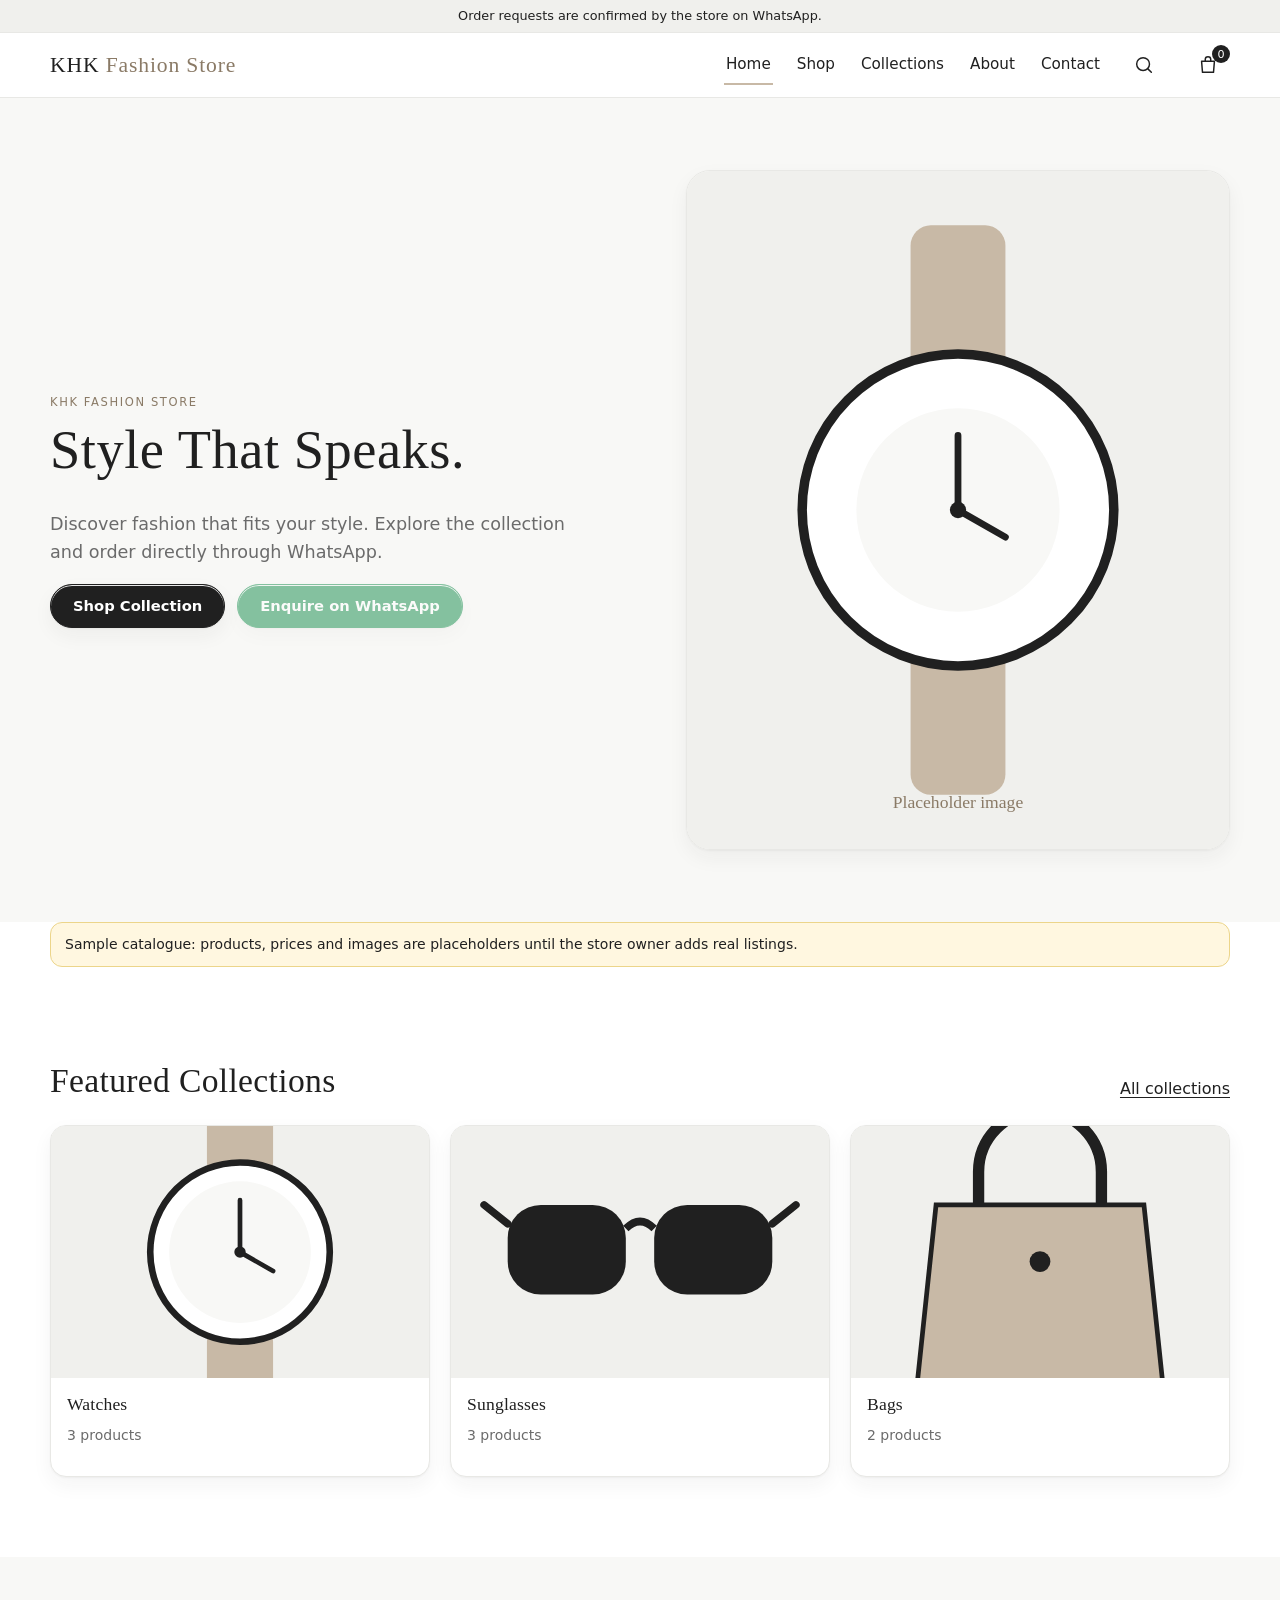
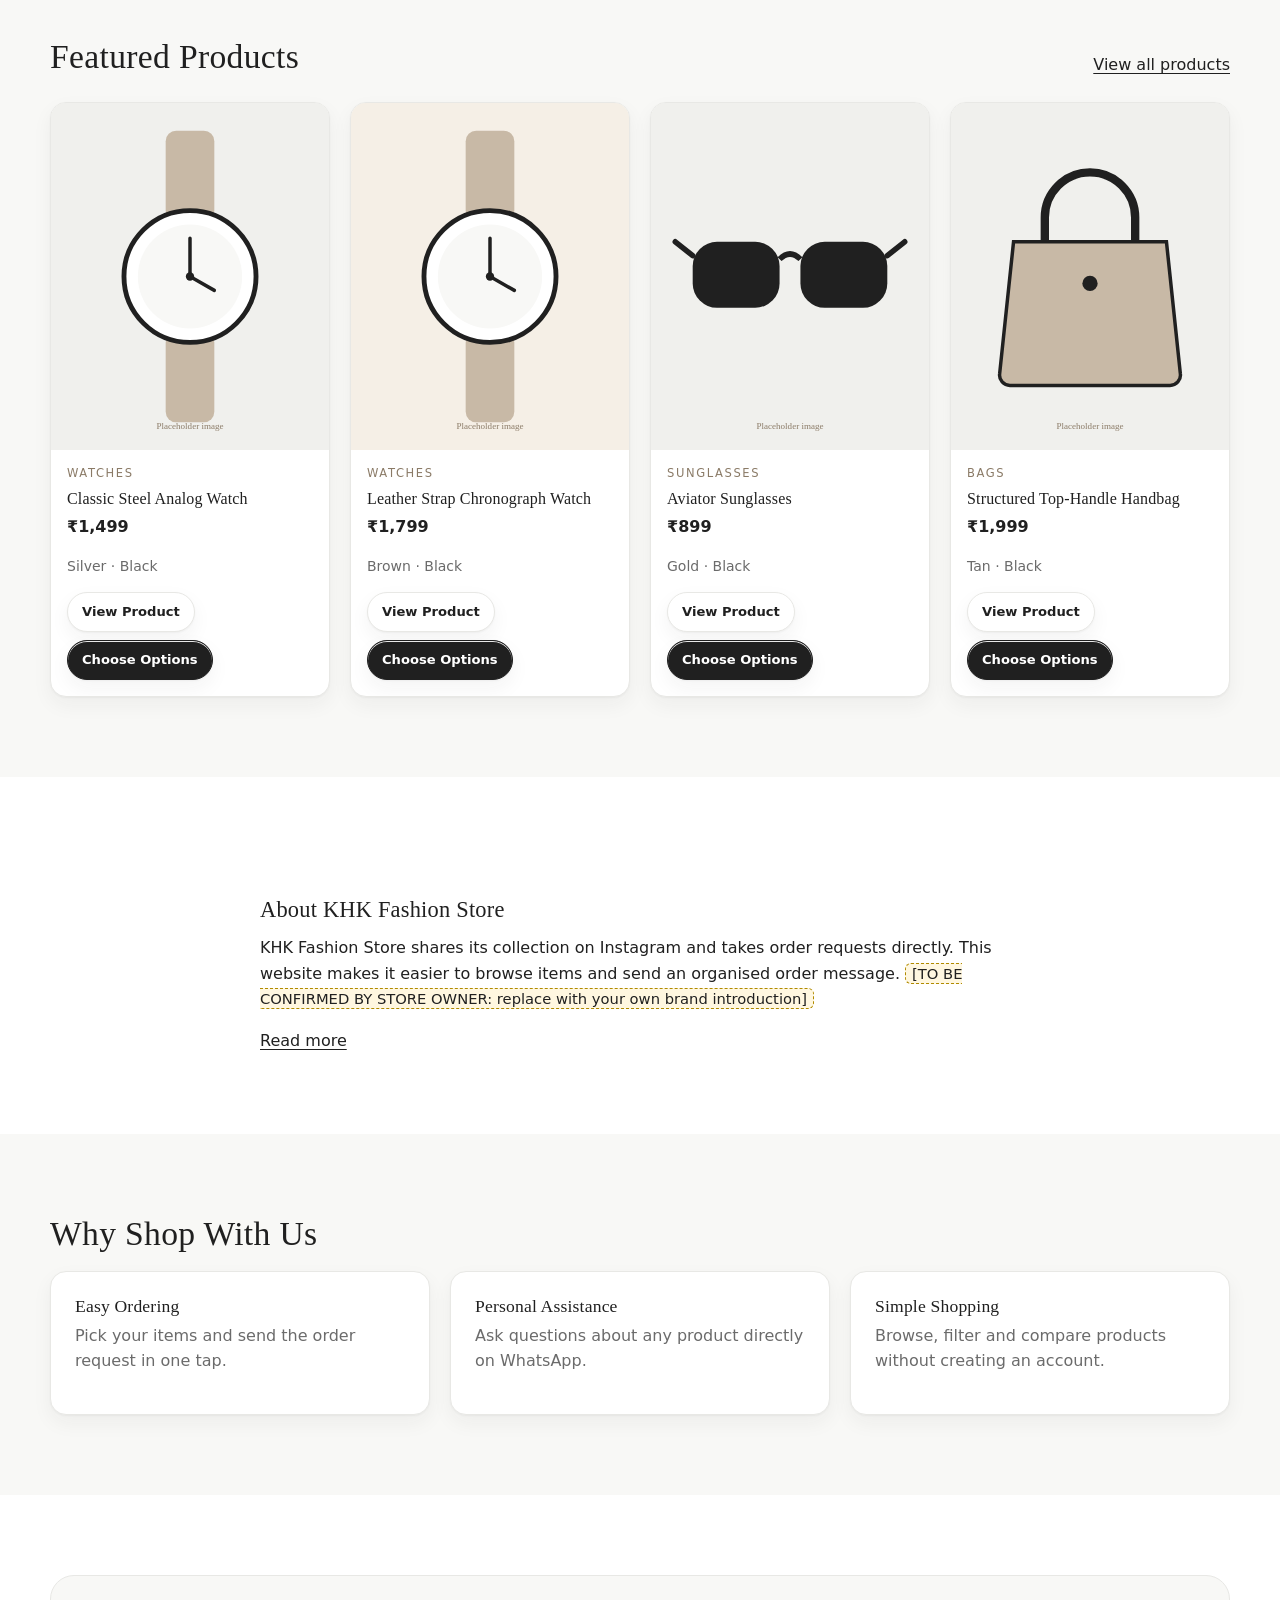
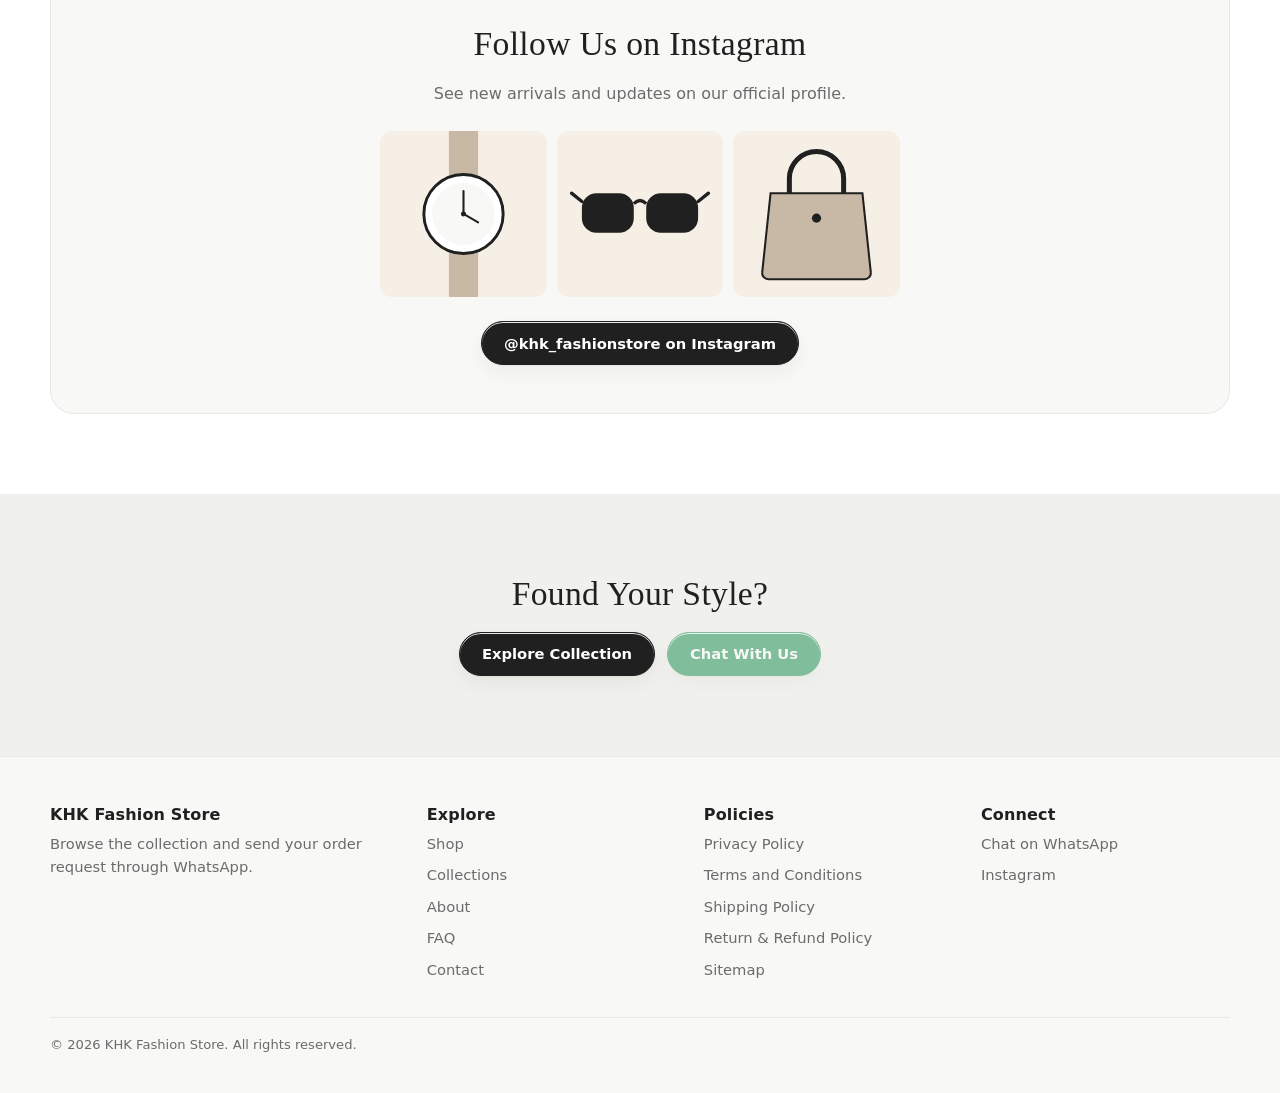
==== index.html @ b74c6ed6 "Add KHK Fashion Store HTML site" ====
<!DOCTYPE html><html lang="en-IN"><head><meta charset="utf-8"><meta name="viewport" content="width=device-width, initial-scale=1"><title>KHK Fashion Store | Explore the Latest Fashion Collection</title><meta name="description" content="Explore the KHK Fashion Store collection, discover your style, and enquire or order conveniently through WhatsApp."><meta name="robots" content="index, follow"><meta name="theme-color" content="#ffffff"><link rel="canonical" href="https://www.example.com/"><meta property="og:type" content="website"><meta property="og:site_name" content="KHK Fashion Store"><meta property="og:title" content="KHK Fashion Store | Explore the Latest Fashion Collection"><meta property="og:description" content="Explore the KHK Fashion Store collection, discover your style, and enquire or order conveniently through WhatsApp."><meta property="og:url" content="https://www.example.com/"><meta property="og:image" content="https://www.example.com/assets/images/og-placeholder.svg"><meta name="twitter:card" content="summary_large_image"><link rel="icon" href="assets/images/watch-1.svg" type="image/svg+xml"><link rel="stylesheet" href="css/styles.css"><link rel="stylesheet" href="css/responsive.css"><script type="application/ld+json">{"@context": "https://schema.org", "@type": "Organization", "name": "KHK Fashion Store", "url": "https://www.example.com/", "sameAs": ["https://www.instagram.com/khk_fashionstore/"]}</script><script type="application/ld+json">{"@context": "https://schema.org", "@type": "WebSite", "name": "KHK Fashion Store", "url": "https://www.example.com/"}</script></head><body data-page=""><a class="skip" href="#main">Skip to content</a><div class="announce"><p id="announce-text">Order requests are confirmed by the store on WhatsApp.</p></div><header class="site-header"><div class="container header-in"><a class="wordmark" href="index.html" aria-label="KHK Fashion Store home">KHK <span>Fashion Store</span></a><nav id="site-nav" class="nav" aria-label="Main"><a href="index.html" aria-current="page">Home</a><a href="shop.html">Shop</a><a href="collections.html">Collections</a><a href="about.html">About</a><a href="contact.html">Contact</a></nav><a class="icon-btn" href="shop.html?focus=search" aria-label="Search products"><svg viewBox="0 0 24 24" aria-hidden="true" focusable="false"><circle cx="11" cy="11" r="7"/><path d="M20 20l-3.5-3.5"/></svg></a><a class="icon-btn" href="cart.html" aria-label="Shopping bag"><svg viewBox="0 0 24 24" aria-hidden="true" focusable="false"><path d="M5 8h14l-1 12H6z"/><path d="M9 8V6a3 3 0 0 1 6 0v2"/></svg><span class="badge" data-cart-count hidden>0</span></a><button id="menu-toggle" class="icon-btn" type="button" aria-expanded="false" aria-controls="site-nav" aria-label="Menu"><svg viewBox="0 0 24 24" aria-hidden="true" focusable="false"><path d="M4 7h16M4 12h16M4 17h16"/></svg></button></div></header><main id="main"><section class="hero"><div class="container hero-in"><div><p class="eyebrow">KHK Fashion Store</p><h1>Style That Speaks.</h1><p class="lead">Discover fashion that fits your style. Explore the collection and order directly through WhatsApp.</p><div class="btn-row"><a class="btn" href="shop.html">Shop Collection</a><a class="btn btn-wa" href="#" data-wa-chat>Enquire on WhatsApp</a></div></div><div class="hero-img"><img src="assets/images/hero-placeholder.svg" alt="Placeholder campaign image for the KHK Fashion Store collection" width="800" height="1000" fetchpriority="high"></div></div></section><p id="sample-note" class="notice small container" hidden>Sample catalogue: products, prices and images are placeholders until the store owner adds real listings.</p><section class="section" aria-labelledby="h-col"><div class="container"><div class="section-head"><h2 id="h-col">Featured Collections</h2><a class="link" href="collections.html">All collections</a></div><div class="grid-3"><a class="card cat-card" href="shop.html?category=watches"><div class="card-media"><img src="assets/images/watch-1.svg" alt="" width="800" height="1000" loading="lazy"></div><div class="card-body"><h3>Watches</h3><p class="muted small" data-count-cat="watches"></p></div></a><a class="card cat-card" href="shop.html?category=sunglasses"><div class="card-media"><img src="assets/images/sunglasses-1.svg" alt="" width="800" height="1000" loading="lazy"></div><div class="card-body"><h3>Sunglasses</h3><p class="muted small" data-count-cat="sunglasses"></p></div></a><a class="card cat-card" href="shop.html?category=bags"><div class="card-media"><img src="assets/images/bag-1.svg" alt="" width="800" height="1000" loading="lazy"></div><div class="card-body"><h3>Bags</h3><p class="muted small" data-count-cat="bags"></p></div></a></div></div></section><section class="section alt" aria-labelledby="h-feat"><div class="container"><div class="section-head"><h2 id="h-feat">Featured Products</h2><a class="link" href="shop.html">View all products</a></div><div class="grid" id="featured-grid"></div><noscript><p>Please enable JavaScript to see products, or <a href="shop.html">visit the shop</a>.</p></noscript></div></section><section class="section" aria-labelledby="h-intro"><div class="container prose"><h2 id="h-intro">About KHK Fashion Store</h2><p>KHK Fashion Store shares its collection on Instagram and takes order requests directly. This website makes it easier to browse items and send an organised order message. <span class="todo">[TO BE CONFIRMED BY STORE OWNER: replace with your own brand introduction]</span></p><a class="link" href="about.html">Read more</a></div></section><section class="section alt" aria-labelledby="h-why"><div class="container"><h2 id="h-why">Why Shop With Us</h2><div class="grid-3"><div class="card feature"><h3>Easy Ordering</h3><p class="muted">Pick your items and send the order request in one tap.</p></div><div class="card feature"><h3>Personal Assistance</h3><p class="muted">Ask questions about any product directly on WhatsApp.</p></div><div class="card feature"><h3>Simple Shopping</h3><p class="muted">Browse, filter and compare products without creating an account.</p></div></div></div></section><section class="section" aria-labelledby="h-ig"><div class="container"><div class="ig"><h2 id="h-ig">Follow Us on Instagram</h2><p class="muted">See new arrivals and updates on our official profile.</p><div class="ig-grid"><img src="assets/images/watch-2.svg" alt="" width="800" height="1000" loading="lazy"><img src="assets/images/sunglasses-2.svg" alt="" width="800" height="1000" loading="lazy"><img src="assets/images/bag-2.svg" alt="" width="800" height="1000" loading="lazy"></div><a class="btn" href="https://www.instagram.com/khk_fashionstore/" target="_blank" rel="noopener noreferrer">@khk_fashionstore on Instagram</a></div></div></section><section class="section cta"><div class="container"><h2>Found Your Style?</h2><div class="btn-row" style="justify-content:center"><a class="btn" href="shop.html">Explore Collection</a><a class="btn btn-wa" href="#" data-wa-chat>Chat With Us</a></div></div></section></main><footer class="site-footer"><div class="container"><div class="foot-grid"><div><h2>KHK Fashion Store</h2><p class="muted">Browse the collection and send your order request through WhatsApp.</p></div><nav aria-label="Footer"><h2>Explore</h2><ul><li><a href="shop.html">Shop</a></li><li><a href="collections.html">Collections</a></li><li><a href="about.html">About</a></li><li><a href="faq.html">FAQ</a></li><li><a href="contact.html">Contact</a></li></ul></nav><nav aria-label="Policies"><h2>Policies</h2><ul><li><a href="privacy-policy.html">Privacy Policy</a></li><li><a href="terms-and-conditions.html">Terms and Conditions</a></li><li><a href="shipping-policy.html">Shipping Policy</a></li><li><a href="return-refund-policy.html">Return &amp; Refund Policy</a></li><li><a href="sitemap.xml">Sitemap</a></li></ul></nav><div><h2>Connect</h2><ul><li><a href="#" data-wa-chat>Chat on WhatsApp</a></li><li><a href="https://www.instagram.com/khk_fashionstore/" target="_blank" rel="noopener noreferrer">Instagram</a></li></ul></div></div><p class="copy">&copy; <span data-year>2026</span> KHK Fashion Store. All rights reserved.</p></div></footer><script src="js/config.js" defer></script><script src="js/products.js" defer></script><script src="js/app.js" defer></script><script src="js/cart.js" defer></script><script src="js/whatsapp.js" defer></script></body></html>
---- css/styles.css ----
:root{--bg:#fff;--bg2:#F8F8F6;--surface:#F0F0ED;--text:#202020;--muted:#6b6b6b;--border:#E8E8E5;--accent:#C8B9A6;--accent-d:#8a7a66;--wa:#25D366;--wa-d:#128C4A;--r:16px;--shadow:0 1px 2px rgba(32,32,32,.04),0 8px 20px rgba(32,32,32,.05),inset 0 1px 0 rgba(255,255,255,.9);--head:Georgia,"Times New Roman",serif;--body:system-ui,-apple-system,"Segoe UI",Roboto,Arial,sans-serif}
*{box-sizing:border-box}
html{scroll-behavior:smooth}
body{margin:0;font-family:var(--body);color:var(--text);background:var(--bg);line-height:1.6;-webkit-font-smoothing:antialiased}
img{max-width:100%;height:auto;display:block}
h1,h2,h3{font-family:var(--head);font-weight:500;line-height:1.2;margin:0 0 .5em;letter-spacing:.01em}
h1{font-size:clamp(2rem,5vw,3.4rem)}h2{font-size:clamp(1.5rem,3vw,2.1rem)}h3{font-size:1.1rem}
p{margin:0 0 1em}a{color:inherit}
.container{width:min(1180px,100% - 32px);margin-inline:auto}
.muted{color:var(--muted)}.small{font-size:.875rem}
:focus-visible{outline:3px solid #6b5a43;outline-offset:2px;border-radius:6px}
.skip{position:absolute;left:-999px;top:0;background:#202020;color:#fff;padding:10px 14px;z-index:100}.skip:focus{left:8px;top:8px}
.announce{background:var(--surface);border-bottom:1px solid var(--border);text-align:center;font-size:.8rem;padding:6px 12px}.announce p{margin:0}
.site-header{position:sticky;top:0;z-index:50;background:rgba(255,255,255,.96);border-bottom:1px solid var(--border);backdrop-filter:blur(6px)}
.header-in{display:flex;align-items:center;gap:20px;min-height:64px}
.wordmark{font-family:var(--head);font-size:1.35rem;text-decoration:none;letter-spacing:.04em;margin-right:auto}
.wordmark span{color:var(--accent-d)}
.nav{display:flex;gap:22px}.nav a{text-decoration:none;font-size:.95rem;padding:6px 2px;border-bottom:2px solid transparent}.nav a:hover,.nav a[aria-current=page]{border-color:var(--accent)}
.icon-btn{display:inline-flex;align-items:center;justify-content:center;width:44px;height:44px;border-radius:50%;border:0;background:none;cursor:pointer;position:relative;color:inherit}
.icon-btn:hover{background:var(--surface)}
.icon-btn svg{width:22px;height:22px;stroke:currentColor;fill:none;stroke-width:1.6;stroke-linecap:round;stroke-linejoin:round}
.badge{position:absolute;top:2px;right:0;background:var(--text);color:#fff;font-size:.7rem;min-width:18px;height:18px;border-radius:9px;display:grid;place-items:center;padding:0 4px}
#menu-toggle{display:none}
.btn{display:inline-flex;align-items:center;justify-content:center;gap:8px;min-height:44px;padding:0 22px;border-radius:999px;border:1px solid var(--text);background:var(--text);color:#fff;font:600 .92rem var(--body);text-decoration:none;cursor:pointer;transition:transform .15s,box-shadow .15s,background .15s;box-shadow:var(--shadow)}
.btn:hover{transform:translateY(-1px)}.btn:disabled,.btn[aria-disabled=true]{opacity:.5;cursor:not-allowed;transform:none}
.btn-ghost{background:#fff;color:var(--text);border-color:var(--border)}.btn-ghost:hover{background:var(--bg2)}
.btn-wa{background:var(--wa-d);border-color:var(--wa-d);color:#fff}.btn-wa:hover{background:#0e7a40}
.btn-sm{min-height:40px;padding:0 14px;font-size:.82rem}
.link{text-decoration:underline;text-underline-offset:3px}.link-btn{background:none;border:0;padding:4px 0;color:var(--muted);text-decoration:underline;cursor:pointer;font:inherit;font-size:.85rem}
.section{padding:clamp(40px,7vw,80px) 0}.section.alt{background:var(--bg2)}
.section-head{display:flex;justify-content:space-between;align-items:end;gap:12px;margin-bottom:24px;flex-wrap:wrap}.section-head h2{margin:0}
.eyebrow{text-transform:uppercase;letter-spacing:.14em;font-size:.72rem;color:var(--accent-d);margin-bottom:6px}
.hero{background:var(--bg2);padding:clamp(32px,6vw,72px) 0}
.hero-in{display:grid;grid-template-columns:1.05fr 1fr;gap:clamp(24px,5vw,64px);align-items:center}
.hero p.lead{font-size:1.1rem;color:var(--muted);max-width:46ch}.btn-row{display:flex;gap:12px;flex-wrap:wrap}
.hero-img{border-radius:24px;overflow:hidden;box-shadow:var(--shadow);border:1px solid var(--border)}
.card{background:#fff;border:1px solid var(--border);border-radius:var(--r);box-shadow:var(--shadow)}
.grid{display:grid;grid-template-columns:repeat(4,1fr);gap:20px}
.grid-3{display:grid;grid-template-columns:repeat(3,1fr);gap:20px}
.product-card{overflow:hidden;display:flex;flex-direction:column;transition:transform .2s}.product-card:hover{transform:translateY(-3px)}
.card-media{display:block;background:var(--surface);aspect-ratio:4/5}.card-media img{width:100%;height:100%;object-fit:cover}
.card-body{padding:14px 16px 16px;display:flex;flex-direction:column;flex:1}.card-title{margin:0 0 6px;font-size:1rem}.card-title a{text-decoration:none}
.card-actions{display:flex;gap:8px;margin-top:auto;flex-wrap:wrap}.price{font-weight:600}.price-old{color:var(--muted);font-weight:400}
.cat-card{display:block;text-decoration:none;overflow:hidden}.cat-card .card-media{aspect-ratio:3/2}.cat-card .card-body{padding:16px}
.feature{padding:24px}.feature h3{margin-bottom:6px}
.ig{background:var(--bg2);border-radius:24px;padding:clamp(24px,5vw,48px);text-align:center;border:1px solid var(--border)}
.ig-grid{display:grid;grid-template-columns:repeat(3,1fr);gap:10px;margin:24px auto;max-width:520px}.ig-grid img{border-radius:12px;aspect-ratio:1;object-fit:cover;width:100%}
.cta{background:var(--surface);text-align:center}
.site-footer{background:var(--bg2);border-top:1px solid var(--border);padding:48px 0 24px;font-size:.92rem}
.foot-grid{display:grid;grid-template-columns:1.4fr 1fr 1fr 1fr;gap:28px}.site-footer h2{font-size:1rem;font-family:var(--body);font-weight:600}
.site-footer ul{list-style:none;margin:0;padding:0}.site-footer li{margin-bottom:8px}.site-footer a{text-decoration:none;color:var(--muted)}.site-footer a:hover{color:var(--text);text-decoration:underline}
.copy{border-top:1px solid var(--border);margin-top:28px;padding-top:16px;color:var(--muted);font-size:.82rem}
.crumbs{display:flex;gap:8px;flex-wrap:wrap;font-size:.85rem;color:var(--muted);padding:16px 0}.crumbs a{text-decoration:none}.crumbs a:hover{text-decoration:underline}
.page-head{padding:clamp(28px,5vw,56px) 0 12px}
.prose{max-width:760px}.prose h2{margin-top:1.8em;font-size:1.4rem}.prose ul{padding-left:1.2em}
.todo{background:#FFF7E0;border:1px dashed #b08a00;border-radius:6px;padding:1px 6px;font-size:.92em}
.notice{background:#FFF7E0;border:1px solid #ecd58a;border-radius:12px;padding:10px 14px}
.warn{color:#9b1c1c;font-weight:600;font-size:.9rem}
.shop-layout{display:grid;grid-template-columns:240px 1fr;gap:28px;align-items:start}
.filters{padding:18px;position:sticky;top:84px}#filter-toggle{display:none}
label.f,.field label{display:block;font-weight:600;font-size:.85rem;margin:12px 0 4px}
input[type=text],input[type=search],input[type=tel],select,textarea{width:100%;min-height:44px;padding:10px 12px;border:1px solid #bdbdb8;border-radius:12px;font:inherit;background:#fff;color:var(--text)}
textarea{min-height:120px;resize:vertical}
input[aria-invalid=true],textarea[aria-invalid=true]{border-color:#9b1c1c}
.err{color:#9b1c1c;font-size:.82rem;min-height:1.2em;margin:4px 0 0}
.empty{text-align:center;padding:60px 16px}
.result-bar{display:flex;justify-content:space-between;align-items:center;margin-bottom:16px}
.pd{display:grid;grid-template-columns:1fr 1fr;gap:clamp(24px,5vw,56px);padding-bottom:40px}
.pd-main{overflow:hidden;aspect-ratio:4/5}.pd-main img{width:100%;height:100%;object-fit:cover}
.pd-thumbs{display:flex;gap:10px;margin-top:12px}.thumb{width:72px;border:2px solid var(--border);border-radius:10px;padding:0;overflow:hidden;cursor:pointer;background:var(--surface)}.thumb.active{border-color:var(--text)}
.pd-price{font-size:1.5rem;font-weight:600}
.specs{display:grid;gap:8px;margin:16px 0}.specs div{display:flex;gap:12px}.specs dt{font-weight:600;min-width:80px}.specs dd{margin:0;color:var(--muted)}
fieldset.opt,div.opt{border:0;padding:0;margin:16px 0}legend,.label{font-weight:600;font-size:.9rem;margin-bottom:8px;padding:0}
.chip{display:inline-block;margin:0 8px 8px 0}.chip input{position:absolute;opacity:0}.chip span{display:inline-block;padding:8px 16px;border:1px solid #bdbdb8;border-radius:999px;cursor:pointer;min-height:40px}
.chip input:checked+span{background:var(--text);color:#fff;border-color:var(--text)}.chip input:focus-visible+span{outline:3px solid #6b5a43;outline-offset:2px}
.qty{display:inline-flex;align-items:center;border:1px solid #bdbdb8;border-radius:999px}.qty button{width:44px;height:44px;border:0;background:none;font-size:1.2rem;cursor:pointer;border-radius:50%}.qty span{min-width:32px;text-align:center}
.pd-actions{display:flex;gap:10px;flex-wrap:wrap;margin:20px 0}
.cart-wrap{display:grid;grid-template-columns:1fr 340px;gap:28px;align-items:start}
#cart-root{display:grid;grid-template-columns:1fr 340px;gap:28px;align-items:start}#cart-root>.empty{grid-column:1/-1}
.cart-list{list-style:none;margin:0;padding:0}.cart-row{display:grid;grid-template-columns:96px 1fr auto auto;gap:16px;align-items:center;padding:16px 0;border-bottom:1px solid var(--border)}
.cart-row img{border-radius:10px;width:96px;height:120px;object-fit:cover}.cart-info h3{margin:0 0 4px}.line-total{font-weight:600;margin:0;min-width:70px;text-align:right}
.cart-summary{padding:20px;display:flex;flex-direction:column;gap:12px}.sum-row{display:flex;justify-content:space-between;margin:0}
.contact-grid{display:grid;grid-template-columns:1fr 1fr;gap:32px}.form-card{padding:24px}
.check{display:flex;gap:10px;align-items:flex-start;font-size:.9rem;margin:14px 0 4px}.check input{width:20px;height:20px;margin-top:2px}
details{border:1px solid var(--border);border-radius:12px;padding:14px 18px;margin-bottom:10px;background:#fff}summary{cursor:pointer;font-weight:600}
.toast{position:fixed;left:50%;bottom:24px;transform:translate(-50%,20px);background:#202020;color:#fff;padding:12px 20px;border-radius:999px;opacity:0;pointer-events:none;transition:.25s;z-index:200;font-size:.9rem}.toast.show{opacity:1;transform:translate(-50%,0)}
@media (prefers-reduced-motion:reduce){*{transition:none!important;scroll-behavior:auto!important}}
---- css/responsive.css ----
@media (max-width:960px){
.grid{grid-template-columns:repeat(3,1fr)}.foot-grid{grid-template-columns:1fr 1fr}
.pd,.hero-in,.contact-grid{grid-template-columns:1fr}
#cart-root{grid-template-columns:1fr}
}
@media (max-width:760px){
#menu-toggle{display:inline-flex}
.nav{display:none;position:absolute;top:100%;left:0;right:0;background:#fff;border-bottom:1px solid var(--border);flex-direction:column;gap:0;padding:8px 16px 16px}
.nav.open{display:flex}.nav a{padding:14px 4px;border-bottom:1px solid var(--border)}
.grid,.grid-3{grid-template-columns:repeat(2,1fr);gap:12px}
.shop-layout{grid-template-columns:1fr}.filters{position:static;display:none}.filters.open{display:block}
#filter-toggle{display:inline-flex;margin-bottom:12px}
.cart-row{grid-template-columns:72px 1fr;grid-template-areas:"i info" "i q"}
.cart-row>a{grid-area:i}.cart-row img{width:72px;height:90px}.cart-row .cart-info{grid-area:info}.cart-row .qty{grid-area:q;justify-self:start}.cart-row .line-total{display:none}
.ig-grid{grid-template-columns:repeat(3,1fr)}
}
@media (max-width:480px){
.grid,.grid-3{grid-template-columns:1fr 1fr}.card-actions .btn{flex:1}.foot-grid{grid-template-columns:1fr}
.hero-in{gap:20px}.btn-row .btn,.pd-actions .btn{flex:1 1 100%}
}
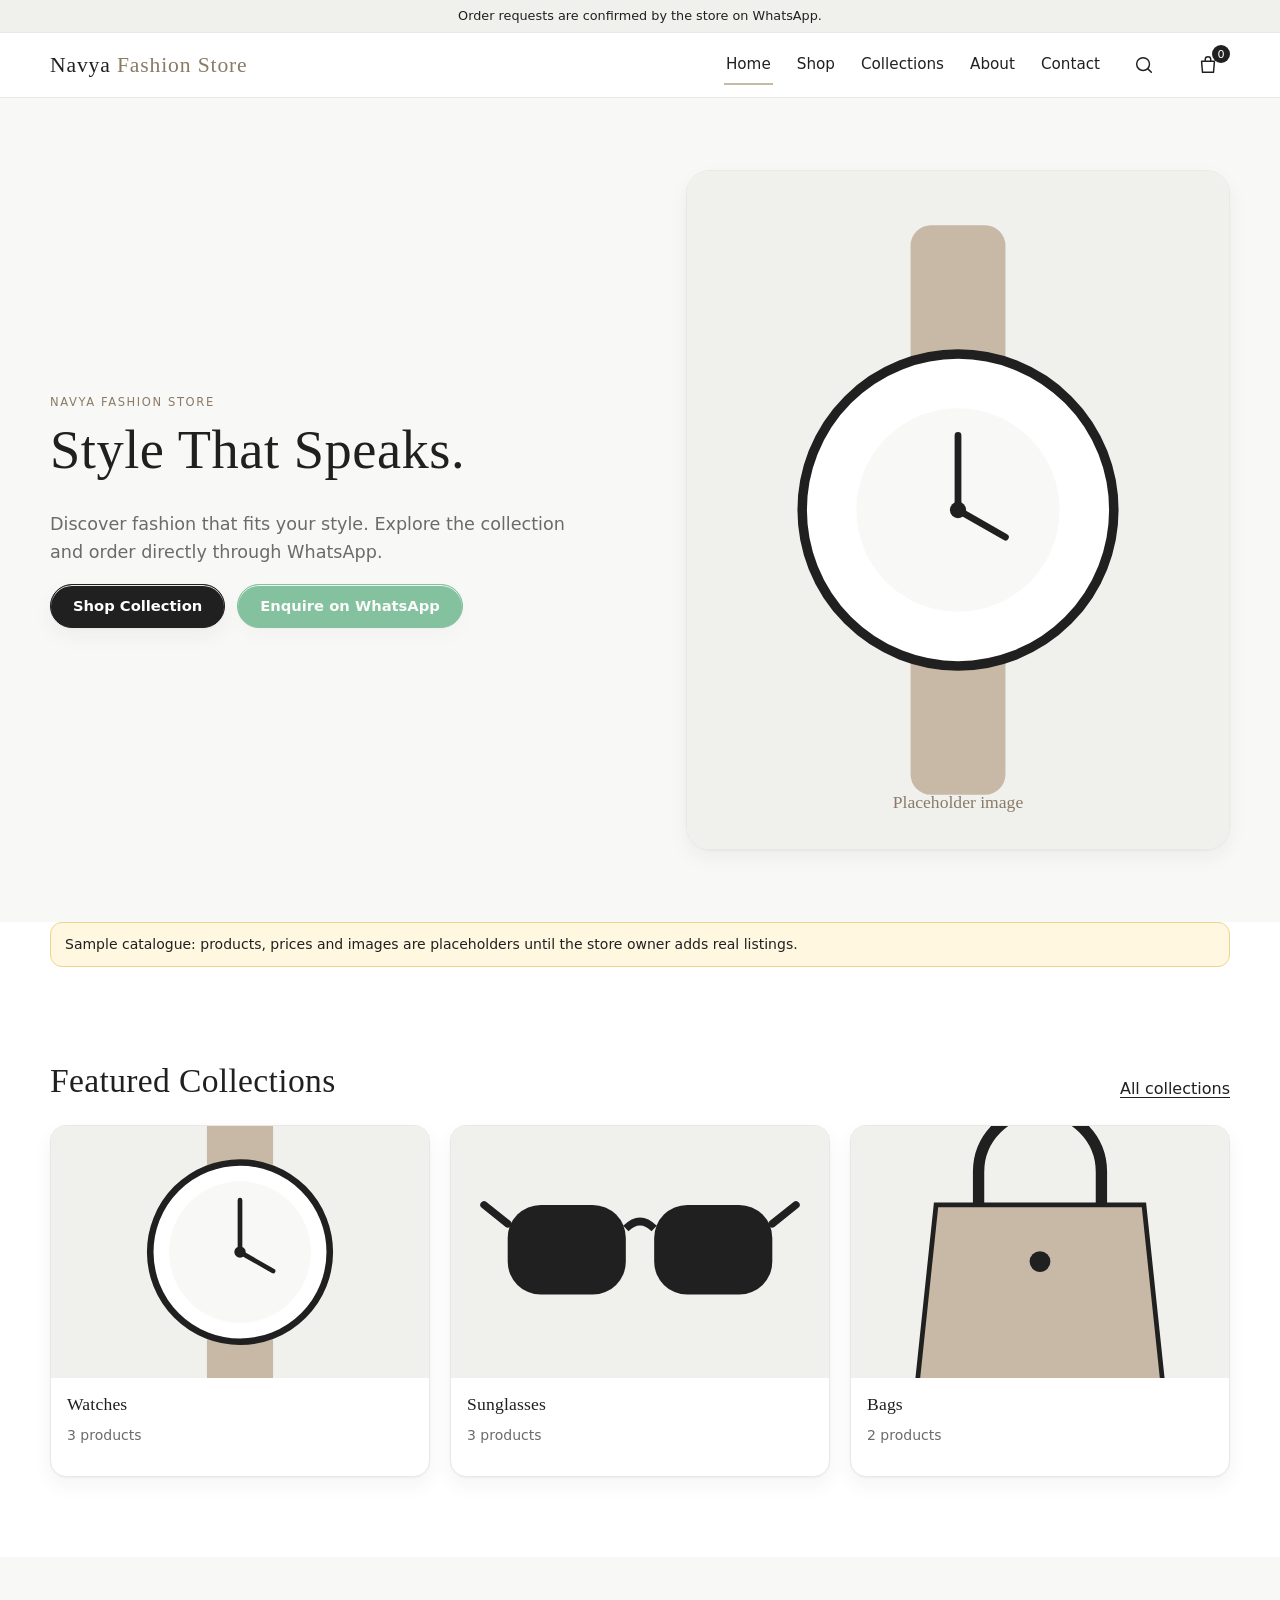
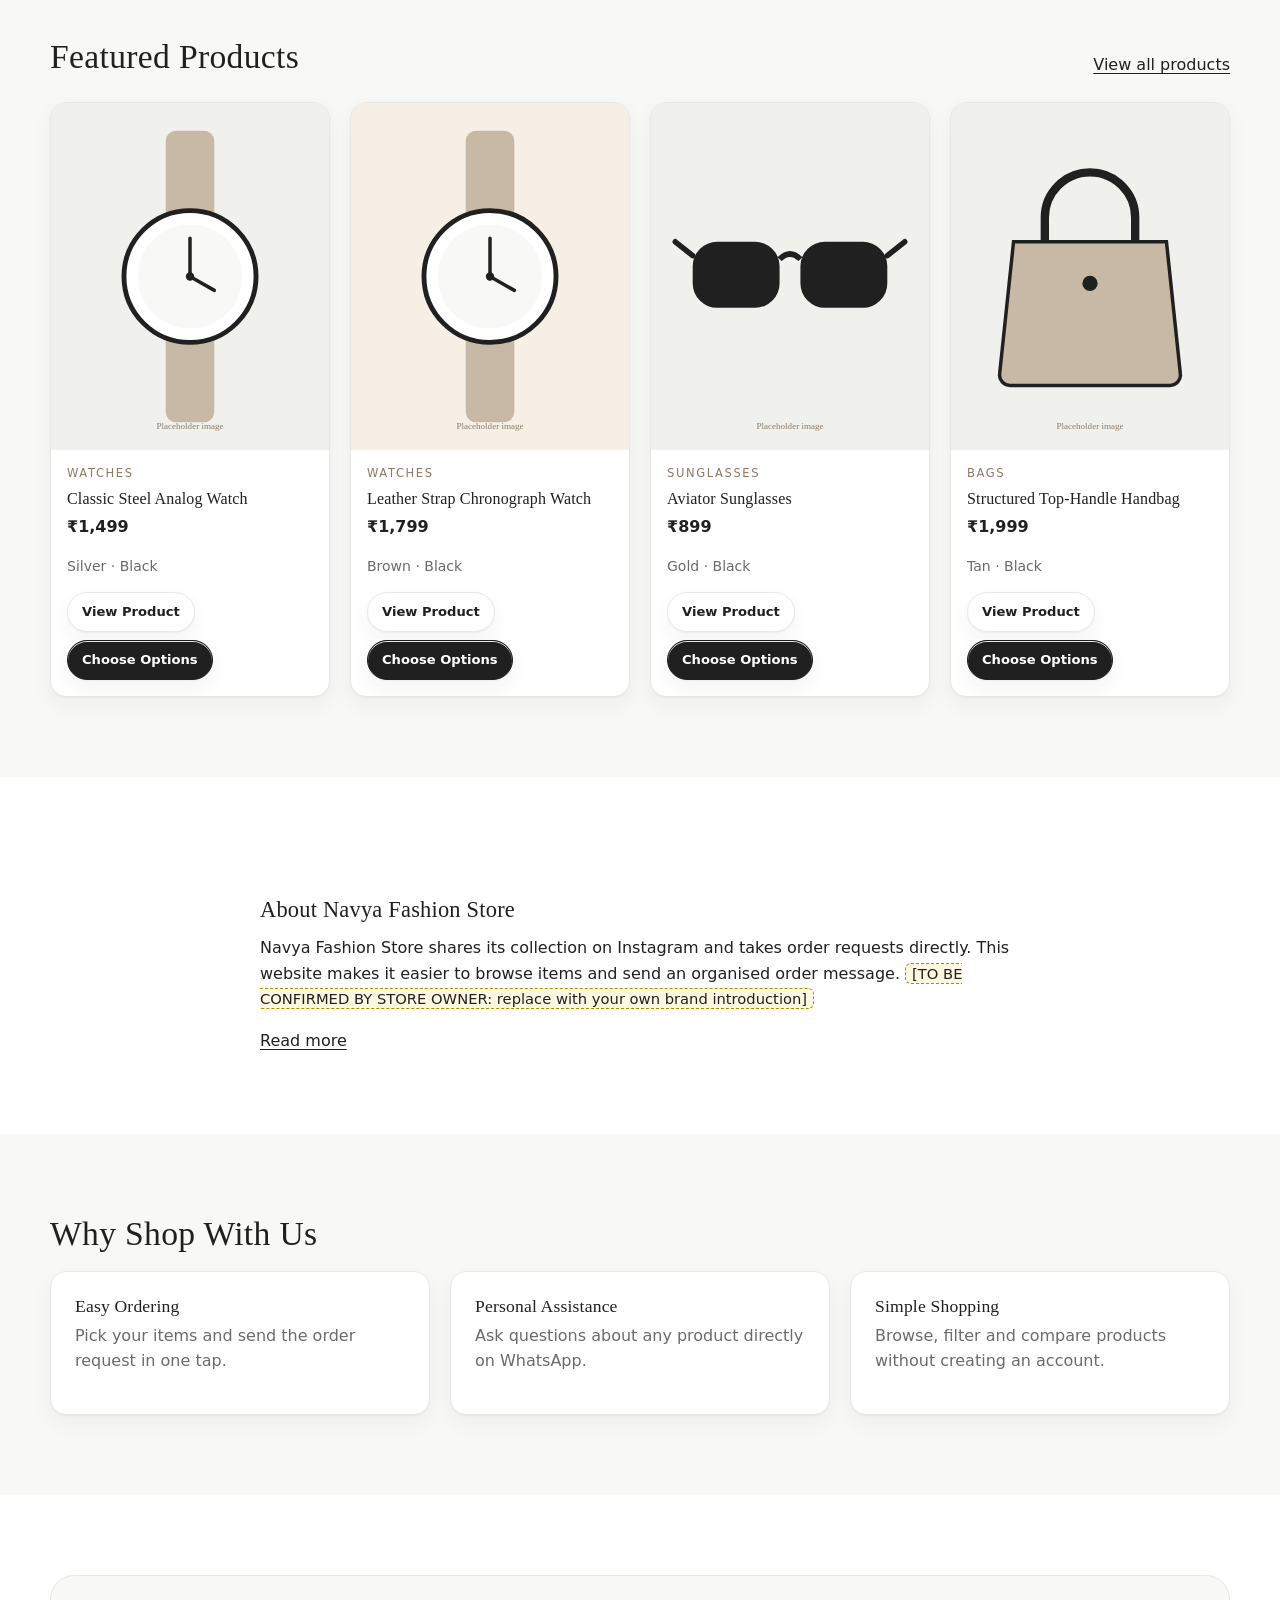
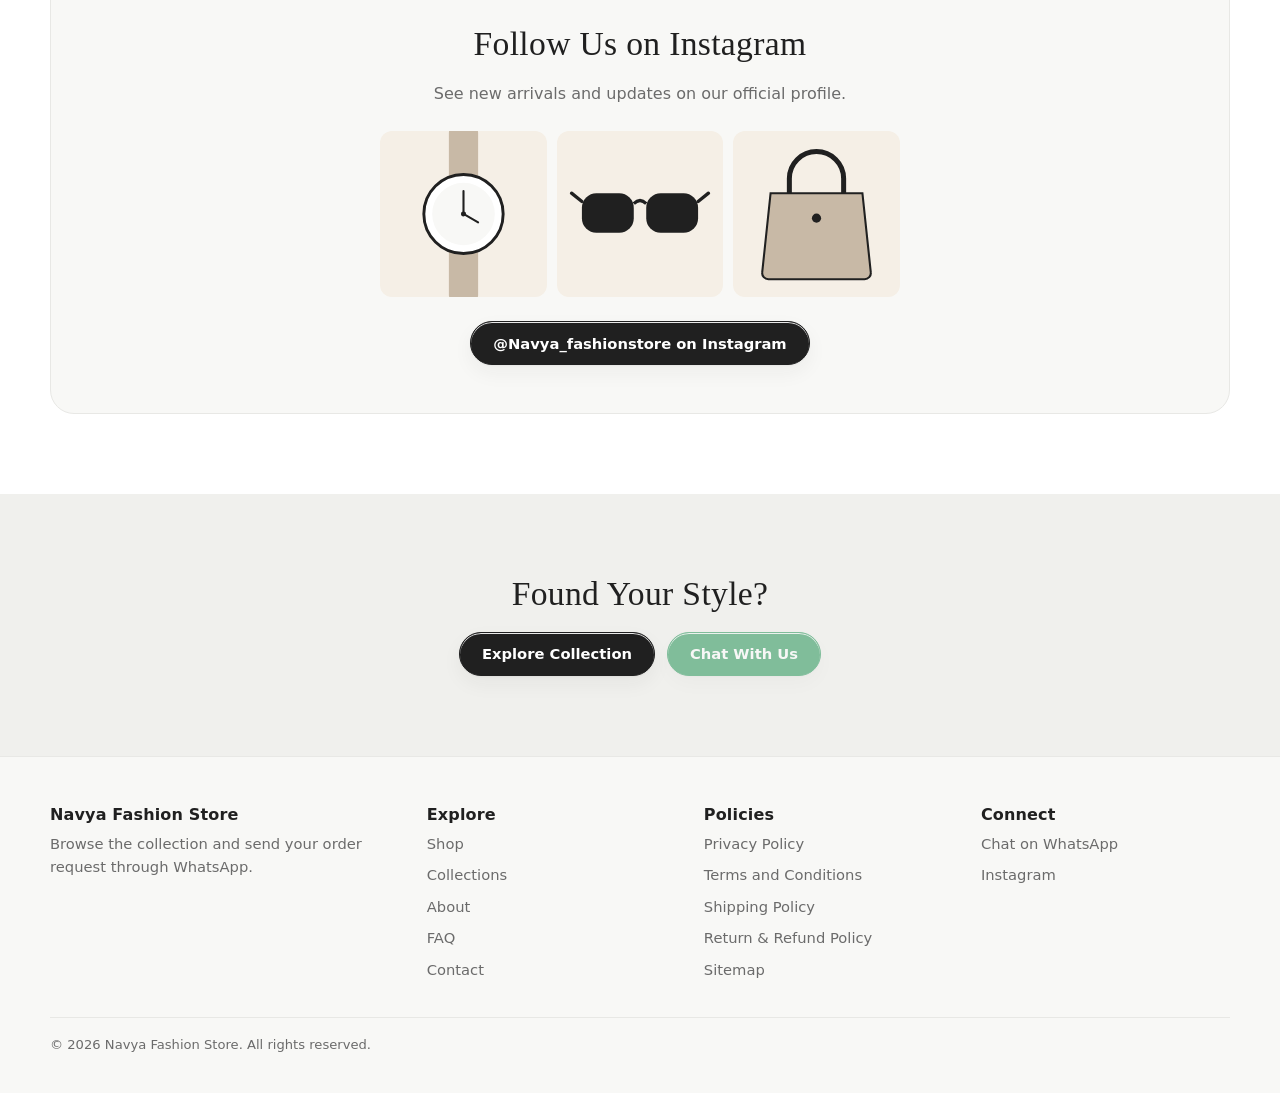
==== commit a7071d16: "change to navya" ====
--- a/index.html
+++ b/index.html
@@ -1 +1 @@
-<!DOCTYPE html><html lang="en-IN"><head><meta charset="utf-8"><meta name="viewport" content="width=device-width, initial-scale=1"><title>KHK Fashion Store | Explore the Latest Fashion Collection</title><meta name="description" content="Explore the KHK Fashion Store collection, discover your style, and enquire or order conveniently through WhatsApp."><meta name="robots" content="index, follow"><meta name="theme-color" content="#ffffff"><link rel="canonical" href="https://www.example.com/"><meta property="og:type" content="website"><meta property="og:site_name" content="KHK Fashion Store"><meta property="og:title" content="KHK Fashion Store | Explore the Latest Fashion Collection"><meta property="og:description" content="Explore the KHK Fashion Store collection, discover your style, and enquire or order conveniently through WhatsApp."><meta property="og:url" content="https://www.example.com/"><meta property="og:image" content="https://www.example.com/assets/images/og-placeholder.svg"><meta name="twitter:card" content="summary_large_image"><link rel="icon" href="assets/images/watch-1.svg" type="image/svg+xml"><link rel="stylesheet" href="css/styles.css"><link rel="stylesheet" href="css/responsive.css"><script type="application/ld+json">{"@context": "https://schema.org", "@type": "Organization", "name": "KHK Fashion Store", "url": "https://www.example.com/", "sameAs": ["https://www.instagram.com/khk_fashionstore/"]}</script><script type="application/ld+json">{"@context": "https://schema.org", "@type": "WebSite", "name": "KHK Fashion Store", "url": "https://www.example.com/"}</script></head><body data-page=""><a class="skip" href="#main">Skip to content</a><div class="announce"><p id="announce-text">Order requests are confirmed by the store on WhatsApp.</p></div><header class="site-header"><div class="container header-in"><a class="wordmark" href="index.html" aria-label="KHK Fashion Store home">KHK <span>Fashion Store</span></a><nav id="site-nav" class="nav" aria-label="Main"><a href="index.html" aria-current="page">Home</a><a href="shop.html">Shop</a><a href="collections.html">Collections</a><a href="about.html">About</a><a href="contact.html">Contact</a></nav><a class="icon-btn" href="shop.html?focus=search" aria-label="Search products"><svg viewBox="0 0 24 24" aria-hidden="true" focusable="false"><circle cx="11" cy="11" r="7"/><path d="M20 20l-3.5-3.5"/></svg></a><a class="icon-btn" href="cart.html" aria-label="Shopping bag"><svg viewBox="0 0 24 24" aria-hidden="true" focusable="false"><path d="M5 8h14l-1 12H6z"/><path d="M9 8V6a3 3 0 0 1 6 0v2"/></svg><span class="badge" data-cart-count hidden>0</span></a><button id="menu-toggle" class="icon-btn" type="button" aria-expanded="false" aria-controls="site-nav" aria-label="Menu"><svg viewBox="0 0 24 24" aria-hidden="true" focusable="false"><path d="M4 7h16M4 12h16M4 17h16"/></svg></button></div></header><main id="main"><section class="hero"><div class="container hero-in"><div><p class="eyebrow">KHK Fashion Store</p><h1>Style That Speaks.</h1><p class="lead">Discover fashion that fits your style. Explore the collection and order directly through WhatsApp.</p><div class="btn-row"><a class="btn" href="shop.html">Shop Collection</a><a class="btn btn-wa" href="#" data-wa-chat>Enquire on WhatsApp</a></div></div><div class="hero-img"><img src="assets/images/hero-placeholder.svg" alt="Placeholder campaign image for the KHK Fashion Store collection" width="800" height="1000" fetchpriority="high"></div></div></section><p id="sample-note" class="notice small container" hidden>Sample catalogue: products, prices and images are placeholders until the store owner adds real listings.</p><section class="section" aria-labelledby="h-col"><div class="container"><div class="section-head"><h2 id="h-col">Featured Collections</h2><a class="link" href="collections.html">All collections</a></div><div class="grid-3"><a class="card cat-card" href="shop.html?category=watches"><div class="card-media"><img src="assets/images/watch-1.svg" alt="" width="800" height="1000" loading="lazy"></div><div class="card-body"><h3>Watches</h3><p class="muted small" data-count-cat="watches"></p></div></a><a class="card cat-card" href="shop.html?category=sunglasses"><div class="card-media"><img src="assets/images/sunglasses-1.svg" alt="" width="800" height="1000" loading="lazy"></div><div class="card-body"><h3>Sunglasses</h3><p class="muted small" data-count-cat="sunglasses"></p></div></a><a class="card cat-card" href="shop.html?category=bags"><div class="card-media"><img src="assets/images/bag-1.svg" alt="" width="800" height="1000" loading="lazy"></div><div class="card-body"><h3>Bags</h3><p class="muted small" data-count-cat="bags"></p></div></a></div></div></section><section class="section alt" aria-labelledby="h-feat"><div class="container"><div class="section-head"><h2 id="h-feat">Featured Products</h2><a class="link" href="shop.html">View all products</a></div><div class="grid" id="featured-grid"></div><noscript><p>Please enable JavaScript to see products, or <a href="shop.html">visit the shop</a>.</p></noscript></div></section><section class="section" aria-labelledby="h-intro"><div class="container prose"><h2 id="h-intro">About KHK Fashion Store</h2><p>KHK Fashion Store shares its collection on Instagram and takes order requests directly. This website makes it easier to browse items and send an organised order message. <span class="todo">[TO BE CONFIRMED BY STORE OWNER: replace with your own brand introduction]</span></p><a class="link" href="about.html">Read more</a></div></section><section class="section alt" aria-labelledby="h-why"><div class="container"><h2 id="h-why">Why Shop With Us</h2><div class="grid-3"><div class="card feature"><h3>Easy Ordering</h3><p class="muted">Pick your items and send the order request in one tap.</p></div><div class="card feature"><h3>Personal Assistance</h3><p class="muted">Ask questions about any product directly on WhatsApp.</p></div><div class="card feature"><h3>Simple Shopping</h3><p class="muted">Browse, filter and compare products without creating an account.</p></div></div></div></section><section class="section" aria-labelledby="h-ig"><div class="container"><div class="ig"><h2 id="h-ig">Follow Us on Instagram</h2><p class="muted">See new arrivals and updates on our official profile.</p><div class="ig-grid"><img src="assets/images/watch-2.svg" alt="" width="800" height="1000" loading="lazy"><img src="assets/images/sunglasses-2.svg" alt="" width="800" height="1000" loading="lazy"><img src="assets/images/bag-2.svg" alt="" width="800" height="1000" loading="lazy"></div><a class="btn" href="https://www.instagram.com/khk_fashionstore/" target="_blank" rel="noopener noreferrer">@khk_fashionstore on Instagram</a></div></div></section><section class="section cta"><div class="container"><h2>Found Your Style?</h2><div class="btn-row" style="justify-content:center"><a class="btn" href="shop.html">Explore Collection</a><a class="btn btn-wa" href="#" data-wa-chat>Chat With Us</a></div></div></section></main><footer class="site-footer"><div class="container"><div class="foot-grid"><div><h2>KHK Fashion Store</h2><p class="muted">Browse the collection and send your order request through WhatsApp.</p></div><nav aria-label="Footer"><h2>Explore</h2><ul><li><a href="shop.html">Shop</a></li><li><a href="collections.html">Collections</a></li><li><a href="about.html">About</a></li><li><a href="faq.html">FAQ</a></li><li><a href="contact.html">Contact</a></li></ul></nav><nav aria-label="Policies"><h2>Policies</h2><ul><li><a href="privacy-policy.html">Privacy Policy</a></li><li><a href="terms-and-conditions.html">Terms and Conditions</a></li><li><a href="shipping-policy.html">Shipping Policy</a></li><li><a href="return-refund-policy.html">Return &amp; Refund Policy</a></li><li><a href="sitemap.xml">Sitemap</a></li></ul></nav><div><h2>Connect</h2><ul><li><a href="#" data-wa-chat>Chat on WhatsApp</a></li><li><a href="https://www.instagram.com/khk_fashionstore/" target="_blank" rel="noopener noreferrer">Instagram</a></li></ul></div></div><p class="copy">&copy; <span data-year>2026</span> KHK Fashion Store. All rights reserved.</p></div></footer><script src="js/config.js" defer></script><script src="js/products.js" defer></script><script src="js/app.js" defer></script><script src="js/cart.js" defer></script><script src="js/whatsapp.js" defer></script></body></html>+<!DOCTYPE html><html lang="en-IN"><head><meta charset="utf-8"><meta name="viewport" content="width=device-width, initial-scale=1"><title>Navya Fashion Store | Explore the Latest Fashion Collection</title><meta name="description" content="Explore the Navya Fashion Store collection, discover your style, and enquire or order conveniently through WhatsApp."><meta name="robots" content="index, follow"><meta name="theme-color" content="#ffffff"><link rel="canonical" href="https://www.example.com/"><meta property="og:type" content="website"><meta property="og:site_name" content="Navya Fashion Store"><meta property="og:title" content="Navya Fashion Store | Explore the Latest Fashion Collection"><meta property="og:description" content="Explore the Navya Fashion Store collection, discover your style, and enquire or order conveniently through WhatsApp."><meta property="og:url" content="https://www.example.com/"><meta property="og:image" content="https://www.example.com/assets/images/og-placeholder.svg"><meta name="twitter:card" content="summary_large_image"><link rel="icon" href="assets/images/watch-1.svg" type="image/svg+xml"><link rel="stylesheet" href="css/styles.css"><link rel="stylesheet" href="css/responsive.css"><script type="application/ld+json">{"@context": "https://schema.org", "@type": "Organization", "name": "Navya Fashion Store", "url": "https://www.example.com/", "sameAs": ["https://www.instagram.com/navyacode/"]}</script><script type="application/ld+json">{"@context": "https://schema.org", "@type": "WebSite", "name": "Navya Fashion Store", "url": "https://www.example.com/"}</script></head><body data-page=""><a class="skip" href="#main">Skip to content</a><div class="announce"><p id="announce-text">Order requests are confirmed by the store on WhatsApp.</p></div><header class="site-header"><div class="container header-in"><a class="wordmark" href="index.html" aria-label="Navya Fashion Store home">Navya <span>Fashion Store</span></a><nav id="site-nav" class="nav" aria-label="Main"><a href="index.html" aria-current="page">Home</a><a href="shop.html">Shop</a><a href="collections.html">Collections</a><a href="about.html">About</a><a href="contact.html">Contact</a></nav><a class="icon-btn" href="shop.html?focus=search" aria-label="Search products"><svg viewBox="0 0 24 24" aria-hidden="true" focusable="false"><circle cx="11" cy="11" r="7"/><path d="M20 20l-3.5-3.5"/></svg></a><a class="icon-btn" href="cart.html" aria-label="Shopping bag"><svg viewBox="0 0 24 24" aria-hidden="true" focusable="false"><path d="M5 8h14l-1 12H6z"/><path d="M9 8V6a3 3 0 0 1 6 0v2"/></svg><span class="badge" data-cart-count hidden>0</span></a><button id="menu-toggle" class="icon-btn" type="button" aria-expanded="false" aria-controls="site-nav" aria-label="Menu"><svg viewBox="0 0 24 24" aria-hidden="true" focusable="false"><path d="M4 7h16M4 12h16M4 17h16"/></svg></button></div></header><main id="main"><section class="hero"><div class="container hero-in"><div><p class="eyebrow">Navya Fashion Store</p><h1>Style That Speaks.</h1><p class="lead">Discover fashion that fits your style. Explore the collection and order directly through WhatsApp.</p><div class="btn-row"><a class="btn" href="shop.html">Shop Collection</a><a class="btn btn-wa" href="#" data-wa-chat>Enquire on WhatsApp</a></div></div><div class="hero-img"><img src="assets/images/hero-placeholder.svg" alt="Placeholder campaign image for the Navya Fashion Store collection" width="800" height="1000" fetchpriority="high"></div></div></section><p id="sample-note" class="notice small container" hidden>Sample catalogue: products, prices and images are placeholders until the store owner adds real listings.</p><section class="section" aria-labelledby="h-col"><div class="container"><div class="section-head"><h2 id="h-col">Featured Collections</h2><a class="link" href="collections.html">All collections</a></div><div class="grid-3"><a class="card cat-card" href="shop.html?category=watches"><div class="card-media"><img src="assets/images/watch-1.svg" alt="" width="800" height="1000" loading="lazy"></div><div class="card-body"><h3>Watches</h3><p class="muted small" data-count-cat="watches"></p></div></a><a class="card cat-card" href="shop.html?category=sunglasses"><div class="card-media"><img src="assets/images/sunglasses-1.svg" alt="" width="800" height="1000" loading="lazy"></div><div class="card-body"><h3>Sunglasses</h3><p class="muted small" data-count-cat="sunglasses"></p></div></a><a class="card cat-card" href="shop.html?category=bags"><div class="card-media"><img src="assets/images/bag-1.svg" alt="" width="800" height="1000" loading="lazy"></div><div class="card-body"><h3>Bags</h3><p class="muted small" data-count-cat="bags"></p></div></a></div></div></section><section class="section alt" aria-labelledby="h-feat"><div class="container"><div class="section-head"><h2 id="h-feat">Featured Products</h2><a class="link" href="shop.html">View all products</a></div><div class="grid" id="featured-grid"></div><noscript><p>Please enable JavaScript to see products, or <a href="shop.html">visit the shop</a>.</p></noscript></div></section><section class="section" aria-labelledby="h-intro"><div class="container prose"><h2 id="h-intro">About Navya Fashion Store</h2><p>Navya Fashion Store shares its collection on Instagram and takes order requests directly. This website makes it easier to browse items and send an organised order message. <span class="todo">[TO BE CONFIRMED BY STORE OWNER: replace with your own brand introduction]</span></p><a class="link" href="about.html">Read more</a></div></section><section class="section alt" aria-labelledby="h-why"><div class="container"><h2 id="h-why">Why Shop With Us</h2><div class="grid-3"><div class="card feature"><h3>Easy Ordering</h3><p class="muted">Pick your items and send the order request in one tap.</p></div><div class="card feature"><h3>Personal Assistance</h3><p class="muted">Ask questions about any product directly on WhatsApp.</p></div><div class="card feature"><h3>Simple Shopping</h3><p class="muted">Browse, filter and compare products without creating an account.</p></div></div></div></section><section class="section" aria-labelledby="h-ig"><div class="container"><div class="ig"><h2 id="h-ig">Follow Us on Instagram</h2><p class="muted">See new arrivals and updates on our official profile.</p><div class="ig-grid"><img src="assets/images/watch-2.svg" alt="" width="800" height="1000" loading="lazy"><img src="assets/images/sunglasses-2.svg" alt="" width="800" height="1000" loading="lazy"><img src="assets/images/bag-2.svg" alt="" width="800" height="1000" loading="lazy"></div><a class="btn" href="https://www.instagram.com/navyacode/" target="_blank" rel="noopener noreferrer">@Navya_fashionstore on Instagram</a></div></div></section><section class="section cta"><div class="container"><h2>Found Your Style?</h2><div class="btn-row" style="justify-content:center"><a class="btn" href="shop.html">Explore Collection</a><a class="btn btn-wa" href="#" data-wa-chat>Chat With Us</a></div></div></section></main><footer class="site-footer"><div class="container"><div class="foot-grid"><div><h2>Navya Fashion Store</h2><p class="muted">Browse the collection and send your order request through WhatsApp.</p></div><nav aria-label="Footer"><h2>Explore</h2><ul><li><a href="shop.html">Shop</a></li><li><a href="collections.html">Collections</a></li><li><a href="about.html">About</a></li><li><a href="faq.html">FAQ</a></li><li><a href="contact.html">Contact</a></li></ul></nav><nav aria-label="Policies"><h2>Policies</h2><ul><li><a href="privacy-policy.html">Privacy Policy</a></li><li><a href="terms-and-conditions.html">Terms and Conditions</a></li><li><a href="shipping-policy.html">Shipping Policy</a></li><li><a href="return-refund-policy.html">Return &amp; Refund Policy</a></li><li><a href="sitemap.xml">Sitemap</a></li></ul></nav><div><h2>Connect</h2><ul><li><a href="#" data-wa-chat>Chat on WhatsApp</a></li><li><a href="https://www.instagram.com/navyacode/" target="_blank" rel="noopener noreferrer">Instagram</a></li></ul></div></div><p class="copy">&copy; <span data-year>2026</span> Navya Fashion Store. All rights reserved.</p></div></footer><script src="js/config.js" defer></script><script src="js/products.js" defer></script><script src="js/app.js" defer></script><script src="js/cart.js" defer></script><script src="js/whatsapp.js" defer></script></body></html>
